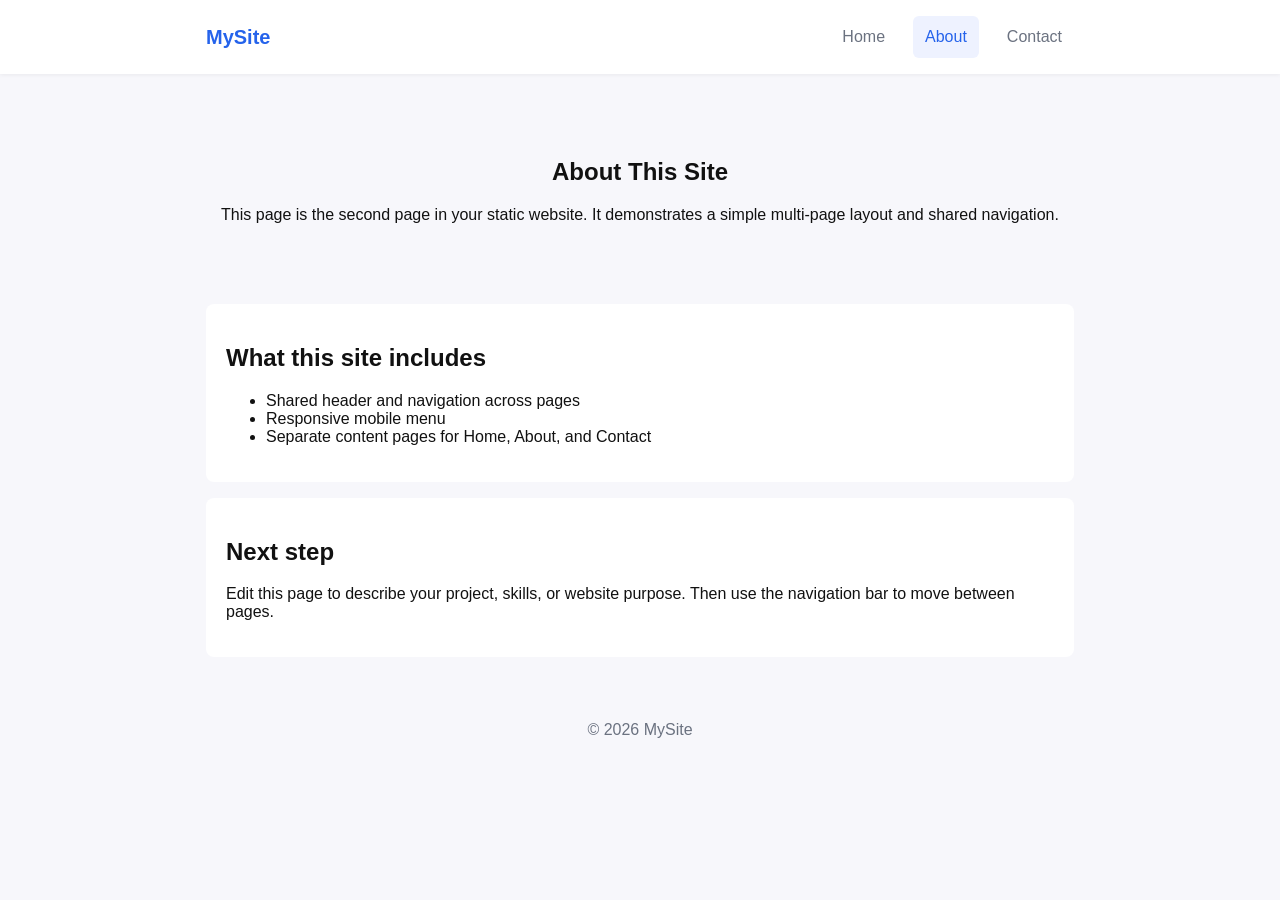
==== about.html @ 45b3d896 "feat: add second page and shared navigation layout" ====
<!doctype html>
<html lang="en">
  <head>
    <meta charset="utf-8" />
    <meta name="viewport" content="width=device-width, initial-scale=1" />
    <title>About — My Static Site</title>
    <link rel="stylesheet" href="styles.css">
  </head>
  <body>
    <header class="site-header">
      <div class="container header-row">
        <a class="logo" href="index.html">MySite</a>
        <button id="navToggle" class="nav-toggle" aria-label="Toggle navigation">☰</button>
        <nav id="mainNav" class="nav" aria-label="Primary navigation">
          <a class="nav-link" href="index.html">Home</a>
          <a class="nav-link" href="about.html">About</a>
          <a class="nav-link" href="contact.html">Contact</a>
        </nav>
      </div>
    </header>

    <main class="container">
      <section class="hero">
        <h2>About This Site</h2>
        <p>This page is the second page in your static website. It demonstrates a simple multi-page layout and shared navigation.</p>
      </section>

      <section class="page-card">
        <h2>What this site includes</h2>
        <ul>
          <li>Shared header and navigation across pages</li>
          <li>Responsive mobile menu</li>
          <li>Separate content pages for Home, About, and Contact</li>
        </ul>
      </section>

      <section class="page-card">
        <h2>Next step</h2>
        <p>Edit this page to describe your project, skills, or website purpose. Then use the navigation bar to move between pages.</p>
      </section>
    </main>

    <footer class="site-footer">
      <div class="container">© <span id="year"></span> MySite</div>
    </footer>

    <script src="script.js"></script>
  </body>
</html>
---- styles.css ----
:root{
  --bg:#f7f7fb;
  --card:#ffffff;
  --accent:#2563eb;
  --muted:#6b7280;
}
*{box-sizing:border-box}
body{margin:0;font-family:Segoe UI, Roboto, Arial, sans-serif;background:var(--bg);color:#111}
.container{max-width:900px;margin:0 auto;padding:1rem}
.site-header{background:var(--card);box-shadow:0 1px 4px rgba(0,0,0,.06);position:relative;z-index:10}
.site-header .container{display:flex;align-items:center;gap:1rem}
.header-row{position:relative}
.logo{margin:0;font-size:1.25rem;font-weight:700;color:var(--accent);text-decoration:none}
.nav{margin-left:auto;display:flex;gap:1rem}
.nav-link{color:var(--muted);text-decoration:none;padding:.75rem;border-radius:6px}
.nav-link:hover,.nav-link.active{background:#eef2ff;color:var(--accent)}
.nav-toggle{display:none;background:none;border:0;font-size:1.25rem}
.hero{padding:3rem 0;text-align:center}
.page-card{background:var(--card);margin:1rem 0;padding:1.25rem;border-radius:8px}
.site-footer{padding:1rem 0;text-align:center;color:var(--muted)}
form{display:grid;gap:.5rem}
input,textarea{padding:.5rem;border:1px solid #e6e6e9;border-radius:6px}
button{background:var(--accent);color:#fff;border:0;padding:.6rem .9rem;border-radius:6px}

@media (max-width:700px){
  .nav{display:none;position:absolute;right:1rem;top:64px;flex-direction:column;background:var(--card);padding:.5rem;border-radius:8px;box-shadow:0 6px 18px rgba(0,0,0,.08)}
  .nav.open{display:flex}
  .nav-toggle{display:block;margin-left:auto}
}
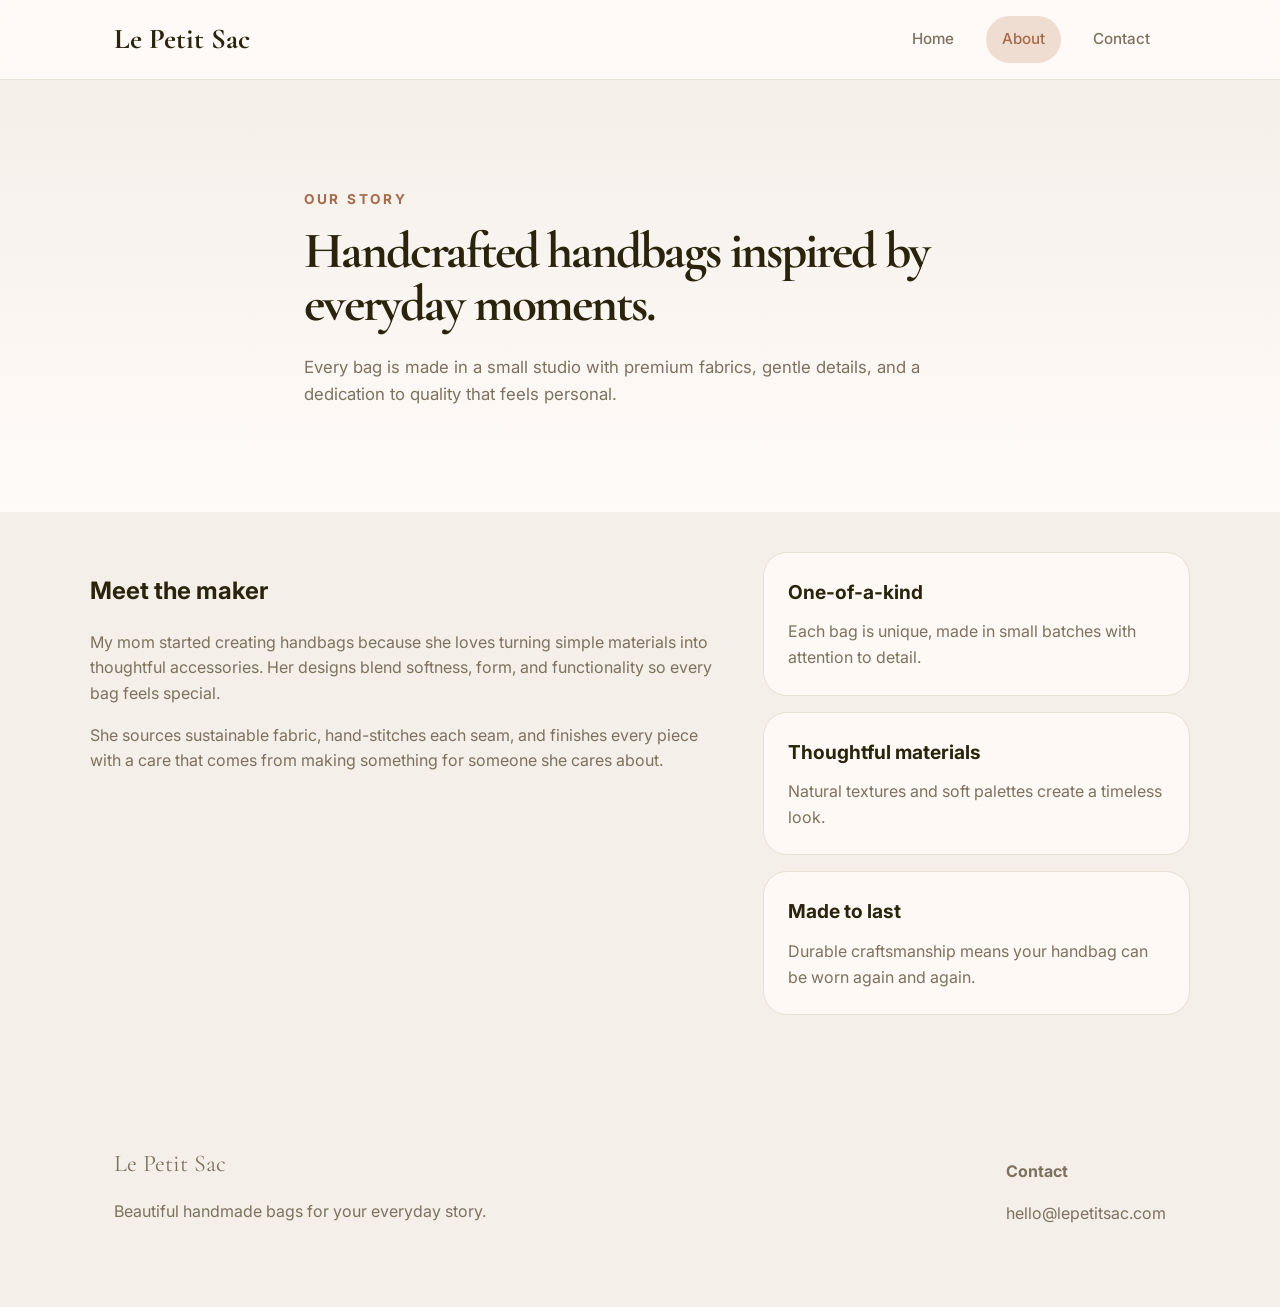
==== commit e7d2e79a: "style: update design for handmade handbag shop" ====
--- a/about.html
+++ b/about.html
@@ -3,13 +3,16 @@
   <head>
     <meta charset="utf-8" />
     <meta name="viewport" content="width=device-width, initial-scale=1" />
-    <title>About — My Static Site</title>
+    <title>About — Le Petit Sac</title>
+    <link rel="preconnect" href="https://fonts.googleapis.com">
+    <link rel="preconnect" href="https://fonts.gstatic.com" crossorigin>
+    <link href="https://fonts.googleapis.com/css2?family=Cormorant+Garamond:wght@400;500;600;700&family=Inter:wght@400;500;600;700&display=swap" rel="stylesheet">
     <link rel="stylesheet" href="styles.css">
   </head>
   <body>
     <header class="site-header">
       <div class="container header-row">
-        <a class="logo" href="index.html">MySite</a>
+        <a class="logo" href="index.html">Le Petit Sac</a>
         <button id="navToggle" class="nav-toggle" aria-label="Toggle navigation">☰</button>
         <nav id="mainNav" class="nav" aria-label="Primary navigation">
           <a class="nav-link" href="index.html">Home</a>
@@ -19,29 +22,51 @@
       </div>
     </header>
 
-    <main class="container">
-      <section class="hero">
-        <h2>About This Site</h2>
-        <p>This page is the second page in your static website. It demonstrates a simple multi-page layout and shared navigation.</p>
+    <main>
+      <section class="hero hero-about">
+        <div class="container hero-inner">
+          <p class="eyebrow">Our story</p>
+          <h1>Handcrafted handbags inspired by everyday moments.</h1>
+          <p class="hero-copy">Every bag is made in a small studio with premium fabrics, gentle details, and a dedication to quality that feels personal.</p>
+        </div>
       </section>
 
-      <section class="page-card">
-        <h2>What this site includes</h2>
-        <ul>
-          <li>Shared header and navigation across pages</li>
-          <li>Responsive mobile menu</li>
-          <li>Separate content pages for Home, About, and Contact</li>
-        </ul>
-      </section>
-
-      <section class="page-card">
-        <h2>Next step</h2>
-        <p>Edit this page to describe your project, skills, or website purpose. Then use the navigation bar to move between pages.</p>
+      <section class="container section-intro">
+        <div class="about-grid">
+          <div class="about-copy">
+            <h2>Meet the maker</h2>
+            <p>My mom started creating handbags because she loves turning simple materials into thoughtful accessories. Her designs blend softness, form, and functionality so every bag feels special.</p>
+            <p>She sources sustainable fabric, hand-stitches each seam, and finishes every piece with a care that comes from making something for someone she cares about.</p>
+          </div>
+          <div class="about-values">
+            <article class="value-card">
+              <h3>One-of-a-kind</h3>
+              <p>Each bag is unique, made in small batches with attention to detail.</p>
+            </article>
+            <article class="value-card">
+              <h3>Thoughtful materials</h3>
+              <p>Natural textures and soft palettes create a timeless look.</p>
+            </article>
+            <article class="value-card">
+              <h3>Made to last</h3>
+              <p>Durable craftsmanship means your handbag can be worn again and again.</p>
+            </article>
+          </div>
+        </div>
       </section>
     </main>
 
     <footer class="site-footer">
-      <div class="container">© <span id="year"></span> MySite</div>
+      <div class="container footer-grid">
+        <div>
+          <p class="footer-logo">Le Petit Sac</p>
+          <p>Beautiful handmade bags for your everyday story.</p>
+        </div>
+        <div>
+          <p><strong>Contact</strong></p>
+          <p>hello@lepetitsac.com</p>
+        </div>
+      </div>
     </footer>
 
     <script src="script.js"></script>
--- a/styles.css
+++ b/styles.css
@@ -1,29 +1,87 @@
 :root{
-  --bg:#f7f7fb;
-  --card:#ffffff;
-  --accent:#2563eb;
-  --muted:#6b7280;
+  --bg:#f4efe8;
+  --surface:#fff9f5;
+  --panel:#ffffff;
+  --text:#2b240d;
+  --muted:#7d715f;
+  --accent:#a56a4a;
+  --accent-soft:#efddd2;
+  --border:#e8dfd5;
+  --shadow:0 24px 60px rgba(59,43,28,0.12);
 }
 *{box-sizing:border-box}
-body{margin:0;font-family:Segoe UI, Roboto, Arial, sans-serif;background:var(--bg);color:#111}
-.container{max-width:900px;margin:0 auto;padding:1rem}
-.site-header{background:var(--card);box-shadow:0 1px 4px rgba(0,0,0,.06);position:relative;z-index:10}
-.site-header .container{display:flex;align-items:center;gap:1rem}
-.header-row{position:relative}
-.logo{margin:0;font-size:1.25rem;font-weight:700;color:var(--accent);text-decoration:none}
-.nav{margin-left:auto;display:flex;gap:1rem}
-.nav-link{color:var(--muted);text-decoration:none;padding:.75rem;border-radius:6px}
-.nav-link:hover,.nav-link.active{background:#eef2ff;color:var(--accent)}
-.nav-toggle{display:none;background:none;border:0;font-size:1.25rem}
-.hero{padding:3rem 0;text-align:center}
-.page-card{background:var(--card);margin:1rem 0;padding:1.25rem;border-radius:8px}
-.site-footer{padding:1rem 0;text-align:center;color:var(--muted)}
-form{display:grid;gap:.5rem}
-input,textarea{padding:.5rem;border:1px solid #e6e6e9;border-radius:6px}
-button{background:var(--accent);color:#fff;border:0;padding:.6rem .9rem;border-radius:6px}
+html{scroll-behavior:smooth}
+body{margin:0;font-family:'Inter',system-ui,sans-serif;background:var(--bg);color:var(--text);line-height:1.6}
+a{color:inherit;text-decoration:none}
+img{max-width:100%;display:block}
+.container{max-width:1100px;margin:0 auto;padding:1rem 1.5rem}
+.site-header{background:rgba(255,250,248,0.92);backdrop-filter:blur(12px);border-bottom:1px solid rgba(232,223,213,0.8);position:sticky;top:0;z-index:20}
+.site-header .container{display:flex;align-items:center;gap:1rem;min-height:72px}
+.logo{margin:0;font-family:'Cormorant Garamond',serif;font-size:1.8rem;font-weight:700;color:var(--text)}
+.nav{margin-left:auto;display:flex;gap:1rem;align-items:center}
+.nav-link{font-size:.95rem;font-weight:500;color:var(--muted);padding:.7rem 1rem;border-radius:999px;transition:background .3s,color .3s}
+.nav-link:hover,.nav-link.active{background:var(--accent-soft);color:var(--accent)}
+.nav-toggle{display:none;background:none;border:0;font-size:1.5rem;color:var(--text)}
+.hero-shop{padding:4rem 0;background:linear-gradient(180deg,rgba(244,239,232,1) 0%,rgba(255,251,249,1) 100%)}
+.hero-grid{display:grid;grid-template-columns:1.2fr .8fr;gap:2rem;align-items:center}
+.eyebrow{font-size:.85rem;font-weight:700;letter-spacing:.2em;text-transform:uppercase;color:var(--accent);margin-bottom:.9rem}
+.hero h1,.hero-about h1,.hero-contact h1{font-family:'Cormorant Garamond',serif;font-size:clamp(3rem,4vw,5rem);line-height:1.02;margin:0;letter-spacing:-.04em}
+.hero-copy{max-width:42rem;margin:1.5rem 0;font-size:1.05rem;color:var(--muted)}
+.hero-actions{display:flex;flex-wrap:wrap;gap:1rem;margin-top:2rem}
+.button{display:inline-flex;align-items:center;justify-content:center;padding:.95rem 1.6rem;border-radius:999px;font-weight:600;transition:transform .2s ease,background .2s ease}
+.button:hover{transform:translateY(-1px)}
+.button-primary{background:var(--accent);color:#fff}
+.button-secondary{background:transparent;border:1px solid var(--accent);color:var(--accent)}
+.hero-product-card{background:var(--panel);border:1px solid var(--border);border-radius:32px;padding:2rem;box-shadow:var(--shadow);display:grid;gap:1.5rem}
+.product-visual{height:320px;border-radius:28px;background:linear-gradient(135deg,rgba(165,106,74,0.18),rgba(250,236,229,0.9));position:relative;overflow:hidden}
+.product-visual::before{content:'';position:absolute;inset:0;background:url('https://images.unsplash.com/photo-1512436991641-6745cdb1723f?auto=format&fit=crop&w=900&q=80') center/cover no-repeat;filter:grayscale(.05) contrast(1.02);}
+.product-copy{display:grid;gap:.75rem}
+.product-tag{font-size:.8rem;font-weight:700;text-transform:uppercase;color:var(--accent);letter-spacing:.16em}
+.product-copy h2{font-size:1.7rem;margin:.2rem 0}
+.product-copy p{margin:0;color:var(--muted)}
+.section-intro{padding:2.5rem 0 4rem}
+.section-heading{max-width:680px;margin-bottom:2rem}
+.section-heading h2{font-size:2.75rem;line-height:1.05;margin:.5rem 0}
+.card-grid{display:grid;grid-template-columns:repeat(3,minmax(0,1fr));gap:1.5rem}
+.product-card{background:var(--panel);border:1px solid var(--border);border-radius:28px;padding:1.75rem;box-shadow:0 18px 30px rgba(75,52,37,0.08)}
+.product-card h3{font-family:'Cormorant Garamond',serif;font-size:1.6rem;margin:.75rem 0 .5rem}
+.product-card p{color:var(--muted);margin:0}
+.product-image{aspect-ratio:1/1;display:block;border-radius:24px;background-size:cover;background-position:center}
+.product-image-1{background-image:url('https://images.unsplash.com/photo-1512436991641-6745cdb1723f?auto=format&fit=crop&w=700&q=80')}
+.product-image-2{background-image:url('https://images.unsplash.com/photo-1495121605193-b116b5b9c5d6?auto=format&fit=crop&w=700&q=80')}
+.product-image-3{background-image:url('https://images.unsplash.com/photo-1520962915462-2f277ed0b07a?auto=format&fit=crop&w=700&q=80')}
+.story-section{padding:2rem 0 4rem}
+.story-copy h2{font-size:2.6rem;margin:.4rem 0 1rem}
+.about-grid{display:grid;grid-template-columns:1.2fr .8fr;gap:2rem;align-items:start}
+.about-copy p{color:var(--muted);margin-top:1rem}
+.about-values{display:grid;gap:1rem}
+.value-card{background:var(--surface);border:1px solid var(--border);border-radius:24px;padding:1.5rem}
+.value-card h3{margin:0 0 .75rem;font-size:1.2rem}
+.value-card p{margin:0;color:var(--muted)}
+.hero-about,.hero-contact{padding:5rem 0 4rem;background:linear-gradient(180deg,rgba(244,239,232,0.8),rgba(255,251,249,1))}
+.hero-inner{max-width:720px}
+.contact-grid{display:grid;grid-template-columns:1fr 1.1fr;gap:2rem;padding:3rem 0}
+.contact-details, .contact-form-card{background:var(--panel);border:1px solid var(--border);border-radius:32px;padding:2rem;box-shadow:var(--shadow)}
+.contact-details h2{font-size:2rem;margin-bottom:.75rem}
+.contact-form-card form{display:grid;gap:1rem}
+.contact-form-card label{font-weight:600;color:var(--text)}
+.contact-form-card input,
+.contact-form-card textarea{width:100%;padding:1rem;border:1px solid var(--border);border-radius:18px;background:rgba(255,250,248,0.95);font:inherit}
+.contact-form-card button{width:min-content;background:var(--accent);color:#fff;border-radius:999px;padding:.95rem 1.8rem;font-weight:700;cursor:pointer}
+.site-footer{padding:3rem 0;background:transparent;color:var(--muted)}
+.footer-grid{display:grid;grid-template-columns:1fr auto;gap:2rem;align-items:center}
+.footer-logo{font-family:'Cormorant Garamond',serif;font-size:1.5rem;margin:0}
 
-@media (max-width:700px){
-  .nav{display:none;position:absolute;right:1rem;top:64px;flex-direction:column;background:var(--card);padding:.5rem;border-radius:8px;box-shadow:0 6px 18px rgba(0,0,0,.08)}
+@media (max-width:920px){
+  .hero-grid, .about-grid, .contact-grid{grid-template-columns:1fr}
+  .card-grid{grid-template-columns:1fr 1fr}
+}
+@media (max-width:720px){
+  .container{padding:1rem}
+  .site-header .container{flex-wrap:wrap}
+  .nav{display:none;position:absolute;right:1rem;top:72px;flex-direction:column;background:var(--panel);padding:1rem;border-radius:20px;box-shadow:0 24px 40px rgba(75,52,37,0.12)}
   .nav.open{display:flex}
   .nav-toggle{display:block;margin-left:auto}
+  .hero h1,.hero-about h1,.hero-contact h1{font-size:2.8rem}
+  .card-grid{grid-template-columns:1fr}
 }
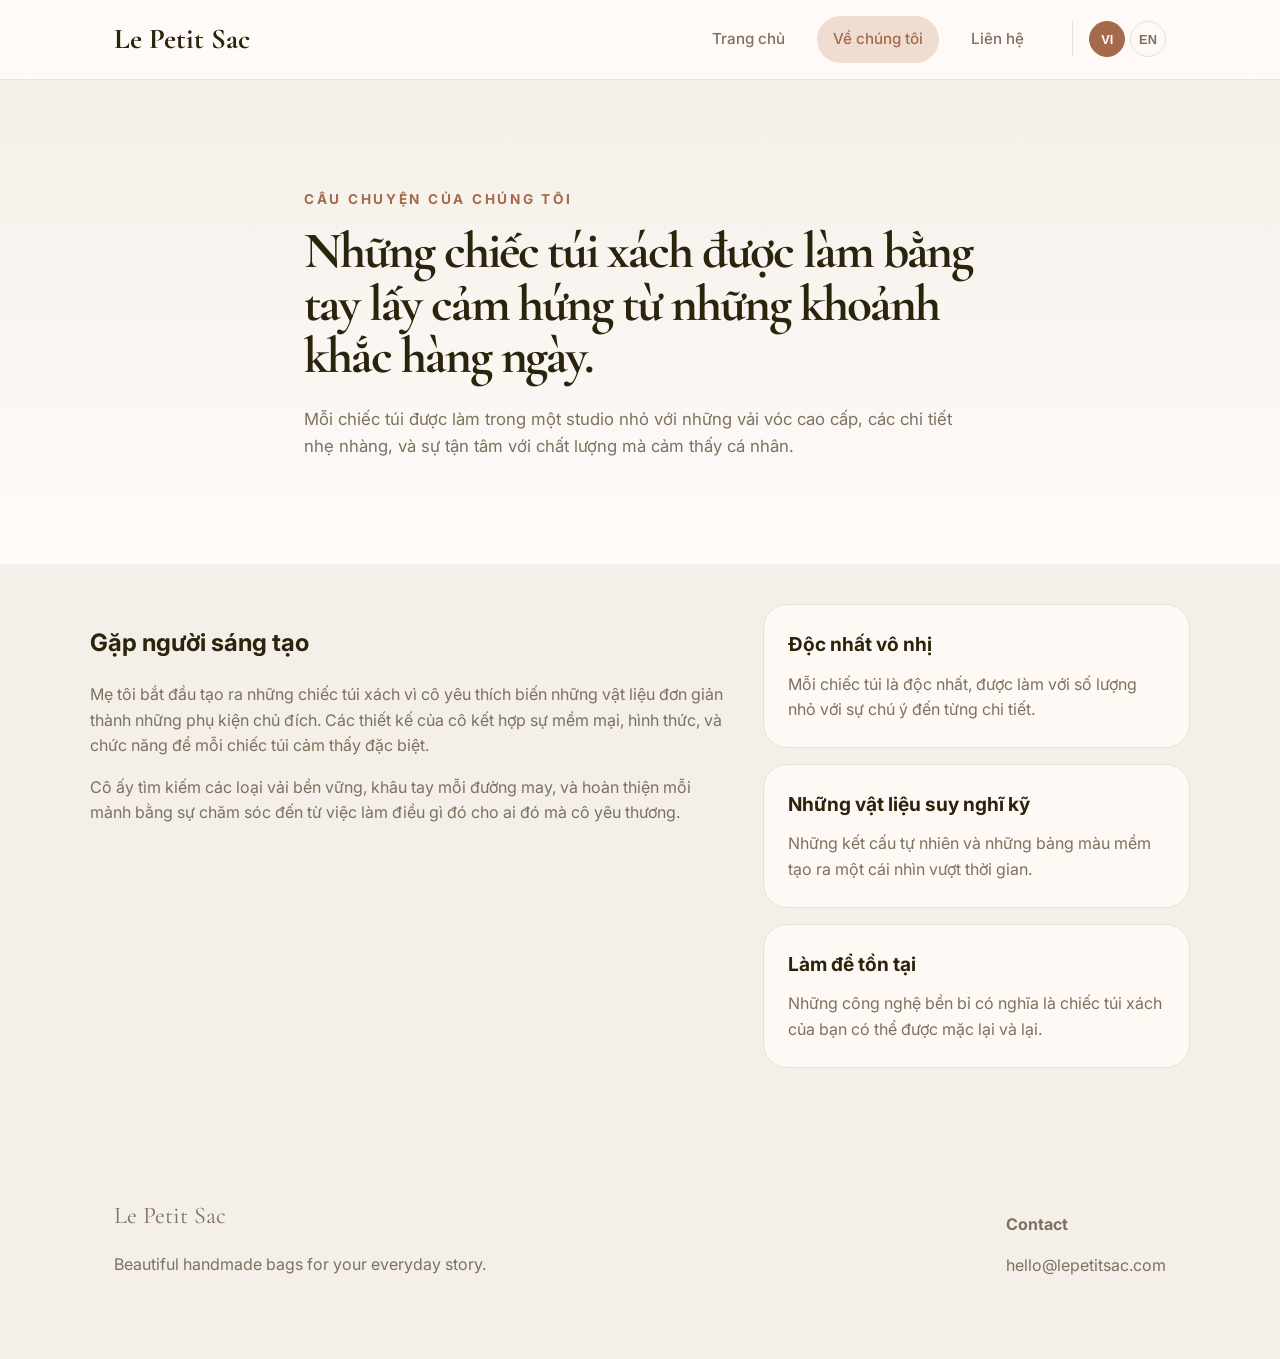
==== commit 332377fa: "feat: add multilingual support (Vietnamese + English) with language switcher" ====
--- a/about.html
+++ b/about.html
@@ -8,6 +8,7 @@
     <link rel="preconnect" href="https://fonts.gstatic.com" crossorigin>
     <link href="https://fonts.googleapis.com/css2?family=Cormorant+Garamond:wght@400;500;600;700&family=Inter:wght@400;500;600;700&display=swap" rel="stylesheet">
     <link rel="stylesheet" href="styles.css">
+    <script src="translations.js"></script>
   </head>
   <body>
     <header class="site-header">
@@ -15,41 +16,45 @@
         <a class="logo" href="index.html">Le Petit Sac</a>
         <button id="navToggle" class="nav-toggle" aria-label="Toggle navigation">☰</button>
         <nav id="mainNav" class="nav" aria-label="Primary navigation">
-          <a class="nav-link" href="index.html">Home</a>
-          <a class="nav-link" href="about.html">About</a>
-          <a class="nav-link" href="contact.html">Contact</a>
+          <a class="nav-link" href="index.html" data-i18n="home">Home</a>
+          <a class="nav-link" href="about.html" data-i18n="about">About</a>
+          <a class="nav-link" href="contact.html" data-i18n="contact">Contact</a>
         </nav>
+        <div class="lang-switcher">
+          <button class="lang-btn" data-lang="vi">VI</button>
+          <button class="lang-btn" data-lang="en">EN</button>
+        </div>
       </div>
     </header>
 
     <main>
       <section class="hero hero-about">
         <div class="container hero-inner">
-          <p class="eyebrow">Our story</p>
-          <h1>Handcrafted handbags inspired by everyday moments.</h1>
-          <p class="hero-copy">Every bag is made in a small studio with premium fabrics, gentle details, and a dedication to quality that feels personal.</p>
+          <p class="eyebrow" data-i18n="about_tagline">Our story</p>
+          <h1 data-i18n="about_title">Handcrafted handbags inspired by everyday moments.</h1>
+          <p class="hero-copy" data-i18n="about_copy">Every bag is made in a small studio with premium fabrics, gentle details, and a dedication to quality that feels personal.</p>
         </div>
       </section>
 
       <section class="container section-intro">
         <div class="about-grid">
           <div class="about-copy">
-            <h2>Meet the maker</h2>
-            <p>My mom started creating handbags because she loves turning simple materials into thoughtful accessories. Her designs blend softness, form, and functionality so every bag feels special.</p>
-            <p>She sources sustainable fabric, hand-stitches each seam, and finishes every piece with a care that comes from making something for someone she cares about.</p>
+            <h2 data-i18n="meet_maker_title">Meet the maker</h2>
+            <p data-i18n="meet_maker_copy">My mom started creating handbags because she loves turning simple materials into thoughtful accessories. Her designs blend softness, form, and functionality so every bag feels special.</p>
+            <p data-i18n="meet_maker_copy2">She sources sustainable fabric, hand-stitches each seam, and finishes every piece with a care that comes from making something for someone she cares about.</p>
           </div>
           <div class="about-values">
             <article class="value-card">
-              <h3>One-of-a-kind</h3>
-              <p>Each bag is unique, made in small batches with attention to detail.</p>
+              <h3 data-i18n="one_of_kind">One-of-a-kind</h3>
+              <p data-i18n="one_of_kind_copy">Each bag is unique, made in small batches with attention to detail.</p>
             </article>
             <article class="value-card">
-              <h3>Thoughtful materials</h3>
-              <p>Natural textures and soft palettes create a timeless look.</p>
+              <h3 data-i18n="thoughtful_materials">Thoughtful materials</h3>
+              <p data-i18n="thoughtful_materials_copy">Natural textures and soft palettes create a timeless look.</p>
             </article>
             <article class="value-card">
-              <h3>Made to last</h3>
-              <p>Durable craftsmanship means your handbag can be worn again and again.</p>
+              <h3 data-i18n="made_to_last">Made to last</h3>
+              <p data-i18n="made_to_last_copy">Durable craftsmanship means your handbag can be worn again and again.</p>
             </article>
           </div>
         </div>
@@ -69,6 +74,6 @@
       </div>
     </footer>
 
-    <script src="script.js"></script>
+    <script src="script.js" defer></script>
   </body>
 </html>
--- a/styles.css
+++ b/styles.css
@@ -22,6 +22,10 @@
 .nav-link{font-size:.95rem;font-weight:500;color:var(--muted);padding:.7rem 1rem;border-radius:999px;transition:background .3s,color .3s}
 .nav-link:hover,.nav-link.active{background:var(--accent-soft);color:var(--accent)}
 .nav-toggle{display:none;background:none;border:0;font-size:1.5rem;color:var(--text)}
+.lang-switcher{display:flex;gap:.3rem;margin-left:1rem;border-left:1px solid var(--border);padding-left:1rem}
+.lang-btn{background:none;border:1px solid var(--border);border-radius:50%;width:36px;height:36px;font-size:.8rem;font-weight:700;color:var(--muted);cursor:pointer;transition:all .3s}
+.lang-btn:hover{background:var(--accent-soft);color:var(--accent)}
+.lang-btn.active{background:var(--accent);color:#fff;border-color:var(--accent)}
 .hero-shop{padding:4rem 0;background:linear-gradient(180deg,rgba(244,239,232,1) 0%,rgba(255,251,249,1) 100%)}
 .hero-grid{display:grid;grid-template-columns:1.2fr .8fr;gap:2rem;align-items:center}
 .eyebrow{font-size:.85rem;font-weight:700;letter-spacing:.2em;text-transform:uppercase;color:var(--accent);margin-bottom:.9rem}
@@ -79,9 +83,10 @@
 @media (max-width:720px){
   .container{padding:1rem}
   .site-header .container{flex-wrap:wrap}
+  .lang-switcher{margin-left:auto;border:none;padding:0;order:2}
   .nav{display:none;position:absolute;right:1rem;top:72px;flex-direction:column;background:var(--panel);padding:1rem;border-radius:20px;box-shadow:0 24px 40px rgba(75,52,37,0.12)}
   .nav.open{display:flex}
-  .nav-toggle{display:block;margin-left:auto}
+  .nav-toggle{display:block;margin-left:0}
   .hero h1,.hero-about h1,.hero-contact h1{font-size:2.8rem}
   .card-grid{grid-template-columns:1fr}
 }
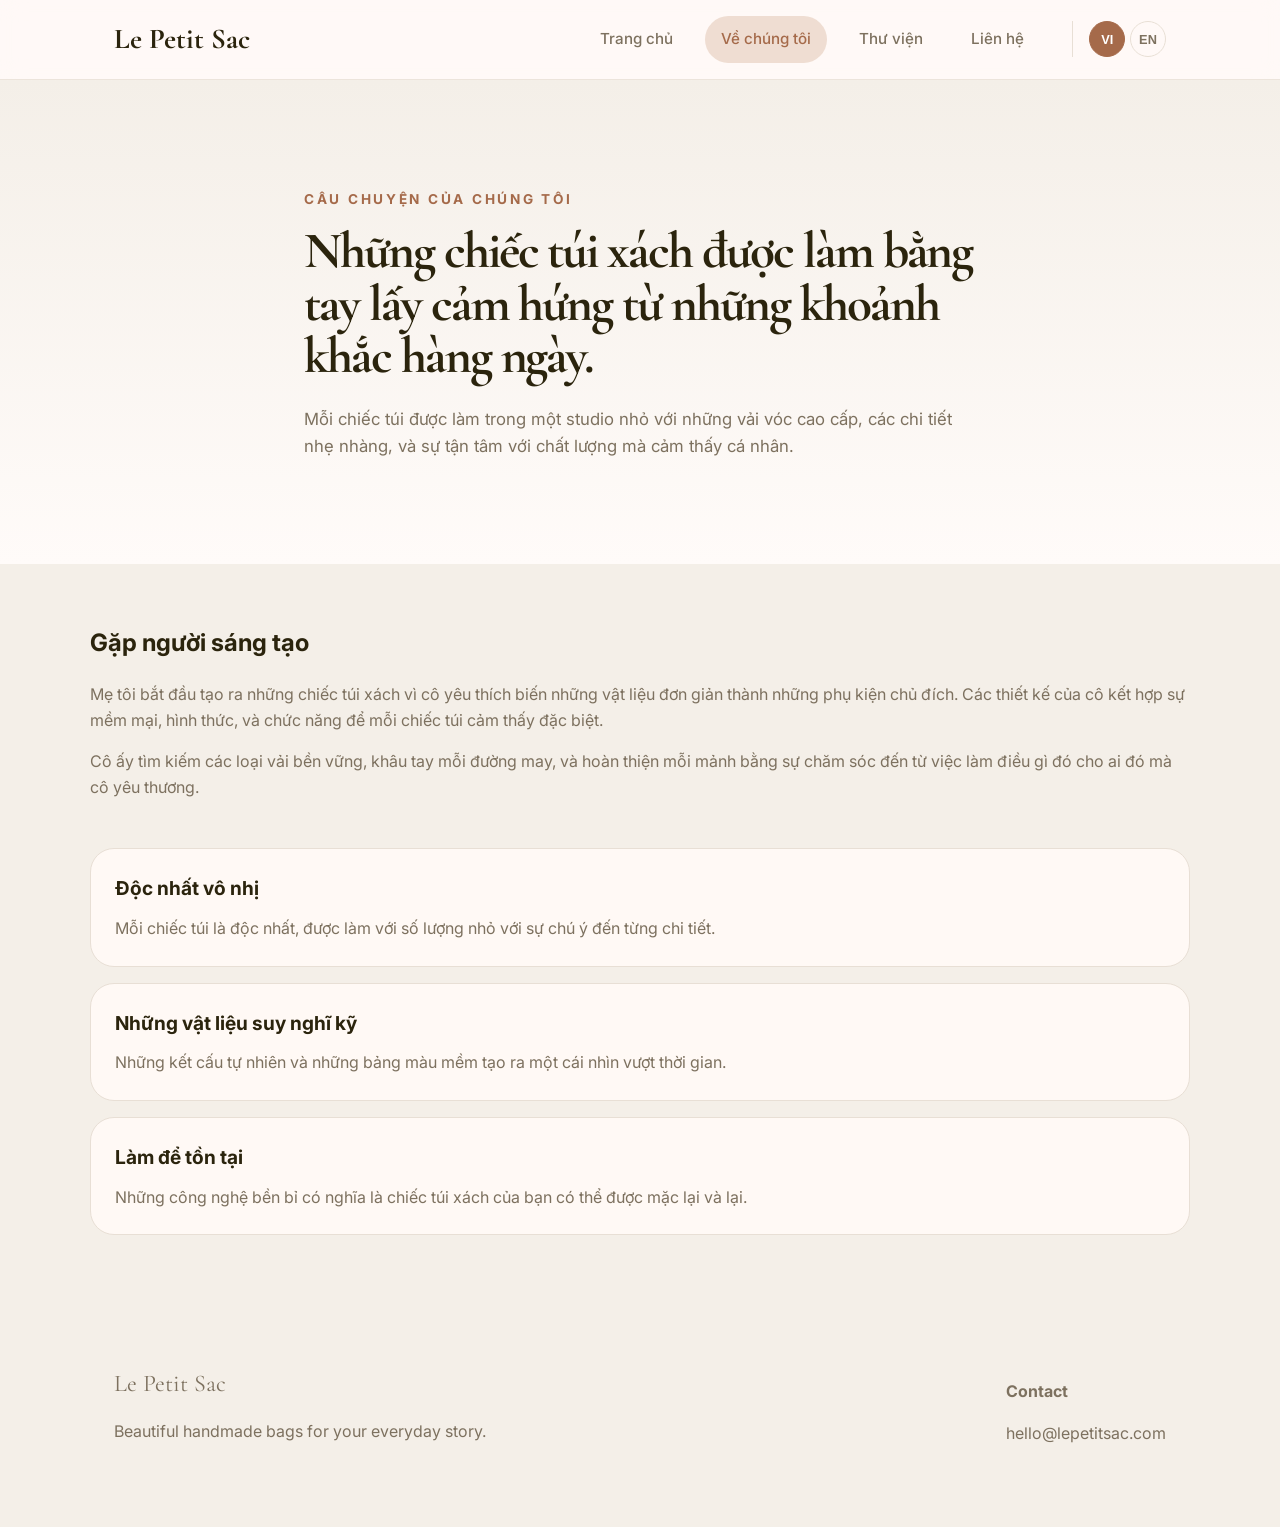
==== commit 10a6a27f: "feat: add gallery page with lightbox viewer and easy image management" ====
--- a/about.html
+++ b/about.html
@@ -18,6 +18,7 @@
         <nav id="mainNav" class="nav" aria-label="Primary navigation">
           <a class="nav-link" href="index.html" data-i18n="home">Home</a>
           <a class="nav-link" href="about.html" data-i18n="about">About</a>
+          <a class="nav-link" href="gallery.html" data-i18n="gallery">Gallery</a>
           <a class="nav-link" href="contact.html" data-i18n="contact">Contact</a>
         </nav>
         <div class="lang-switcher">
--- a/styles.css
+++ b/styles.css
@@ -75,8 +75,38 @@
 .site-footer{padding:3rem 0;background:transparent;color:var(--muted)}
 .footer-grid{display:grid;grid-template-columns:1fr auto;gap:2rem;align-items:center}
 .footer-logo{font-family:'Cormorant Garamond',serif;font-size:1.5rem;margin:0}
+.gallery-section{padding:2.5rem 0 4rem}
+.gallery-grid{display:grid;grid-template-columns:repeat(4,minmax(0,1fr));gap:1.5rem}
+.gallery-item{cursor:pointer;transition:transform .3s ease}
+.gallery-item:hover{transform:translateY(-4px)}
+.gallery-image-wrapper{position:relative;overflow:hidden;border-radius:20px;aspect-ratio:1/1}
+.gallery-image{width:100%;height:100%;object-fit:cover;display:block}
+.gallery-overlay{position:absolute;inset:0;background:rgba(59,43,28,0.6);backdrop-filter:blur(2px);display:flex;align-items:center;justify-content:center;opacity:0;transition:opacity .3s}
+.gallery-image-wrapper:hover .gallery-overlay{opacity:1}
+.gallery-view-btn{background:var(--accent);color:#fff;border:none;padding:.8rem 1.6rem;border-radius:999px;font-weight:700;cursor:pointer;transition:transform .2s,background .2s}
+.gallery-view-btn:hover{transform:scale(1.05);background:#8f5a3f}
+.gallery-item-title{font-family:'Cormorant Garamond',serif;font-size:1.3rem;margin:.75rem 0 .4rem;color:var(--text)}
+.gallery-item-tags{margin:0;display:flex;flex-wrap:wrap;gap:.4rem}
+.tag{display:inline-block;font-size:.75rem;background:var(--accent-soft);color:var(--accent);padding:.3rem .7rem;border-radius:20px}
+.lightbox{position:fixed;inset:0;background:rgba(0,0,0,0.95);display:none;align-items:center;justify-content:center;z-index:100;opacity:0;transition:opacity .3s}
+.lightbox.open{display:flex;opacity:1}
+.lightbox-content{position:relative;max-width:90vw;max-height:90vh;display:grid;grid-template-rows:auto 1fr;gap:1.5rem;animation:slideUp .3s ease}
+.lightbox-content img{width:100%;max-height:60vh;object-fit:contain;border-radius:20px}
+.lightbox-caption{color:#fff;text-align:center}
+.lightbox-caption h2{font-family:'Cormorant Garamond',serif;font-size:2rem;margin:0 0 .5rem}
+.lightbox-caption p{margin:0;color:#ddd;font-size:1rem}
+.lightbox-close{position:absolute;top:-40px;right:0;background:none;border:none;color:#fff;font-size:2.5rem;cursor:pointer;width:40px;height:40px;display:flex;align-items:center;justify-content:center;transition:transform .2s}
+.lightbox-close:hover{transform:scale(1.1)}
+@keyframes slideUp{from{transform:translateY(20px);opacity:0}to{transform:translateY(0);opacity:1}}
+.hero-gallery{padding:5rem 0 4rem;background:linear-gradient(180deg,rgba(244,239,232,0.8),rgba(255,251,249,1))}
 
-@media (max-width:920px){
+@media (max-width:1100px){
+  .gallery-grid{grid-template-columns:repeat(3,minmax(0,1fr))}
+}
+@media (max-width:768px){
+  .gallery-grid{grid-template-columns:repeat(2,minmax(0,1fr));gap:1rem}
+}
+
   .hero-grid, .about-grid, .contact-grid{grid-template-columns:1fr}
   .card-grid{grid-template-columns:1fr 1fr}
 }
@@ -89,4 +119,6 @@
   .nav-toggle{display:block;margin-left:0}
   .hero h1,.hero-about h1,.hero-contact h1{font-size:2.8rem}
   .card-grid{grid-template-columns:1fr}
+  .gallery-grid{grid-template-columns:1fr}
+  .lightbox-content{max-width:95vw;max-height:95vh}
 }
